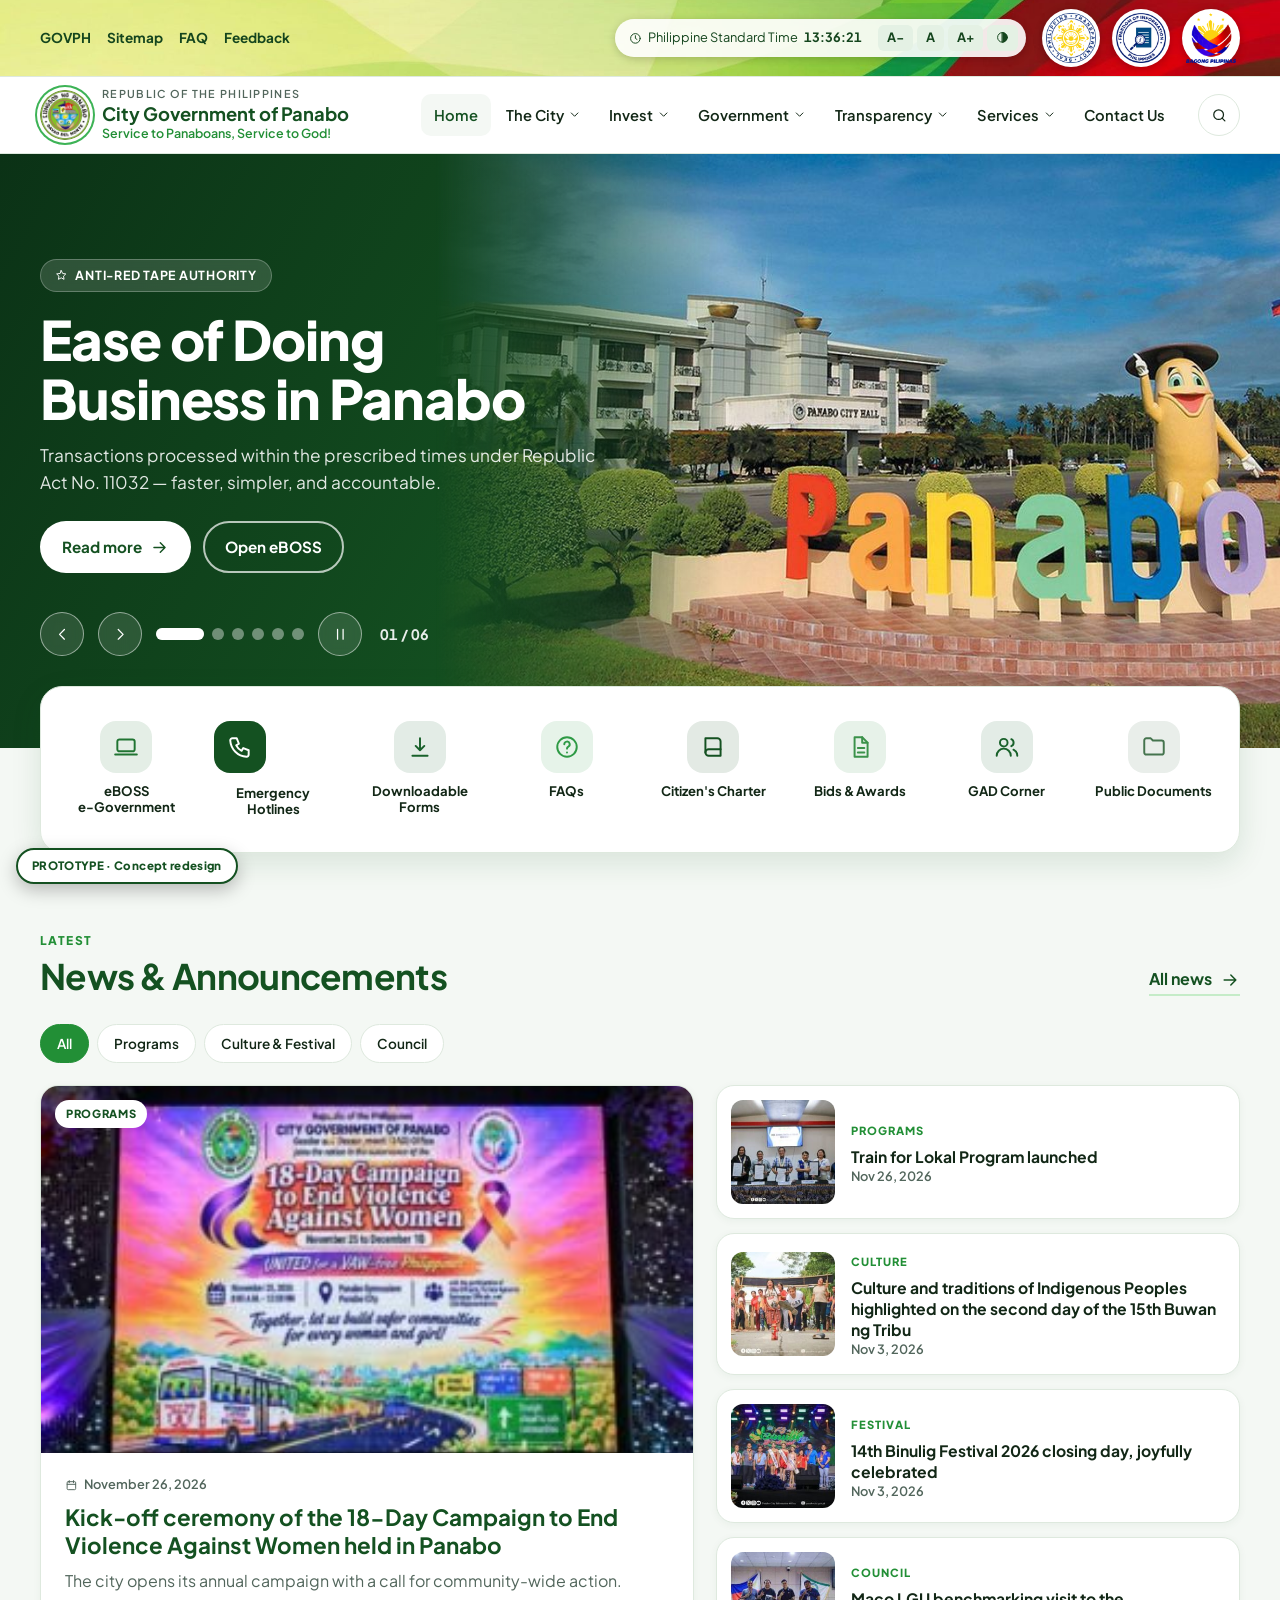
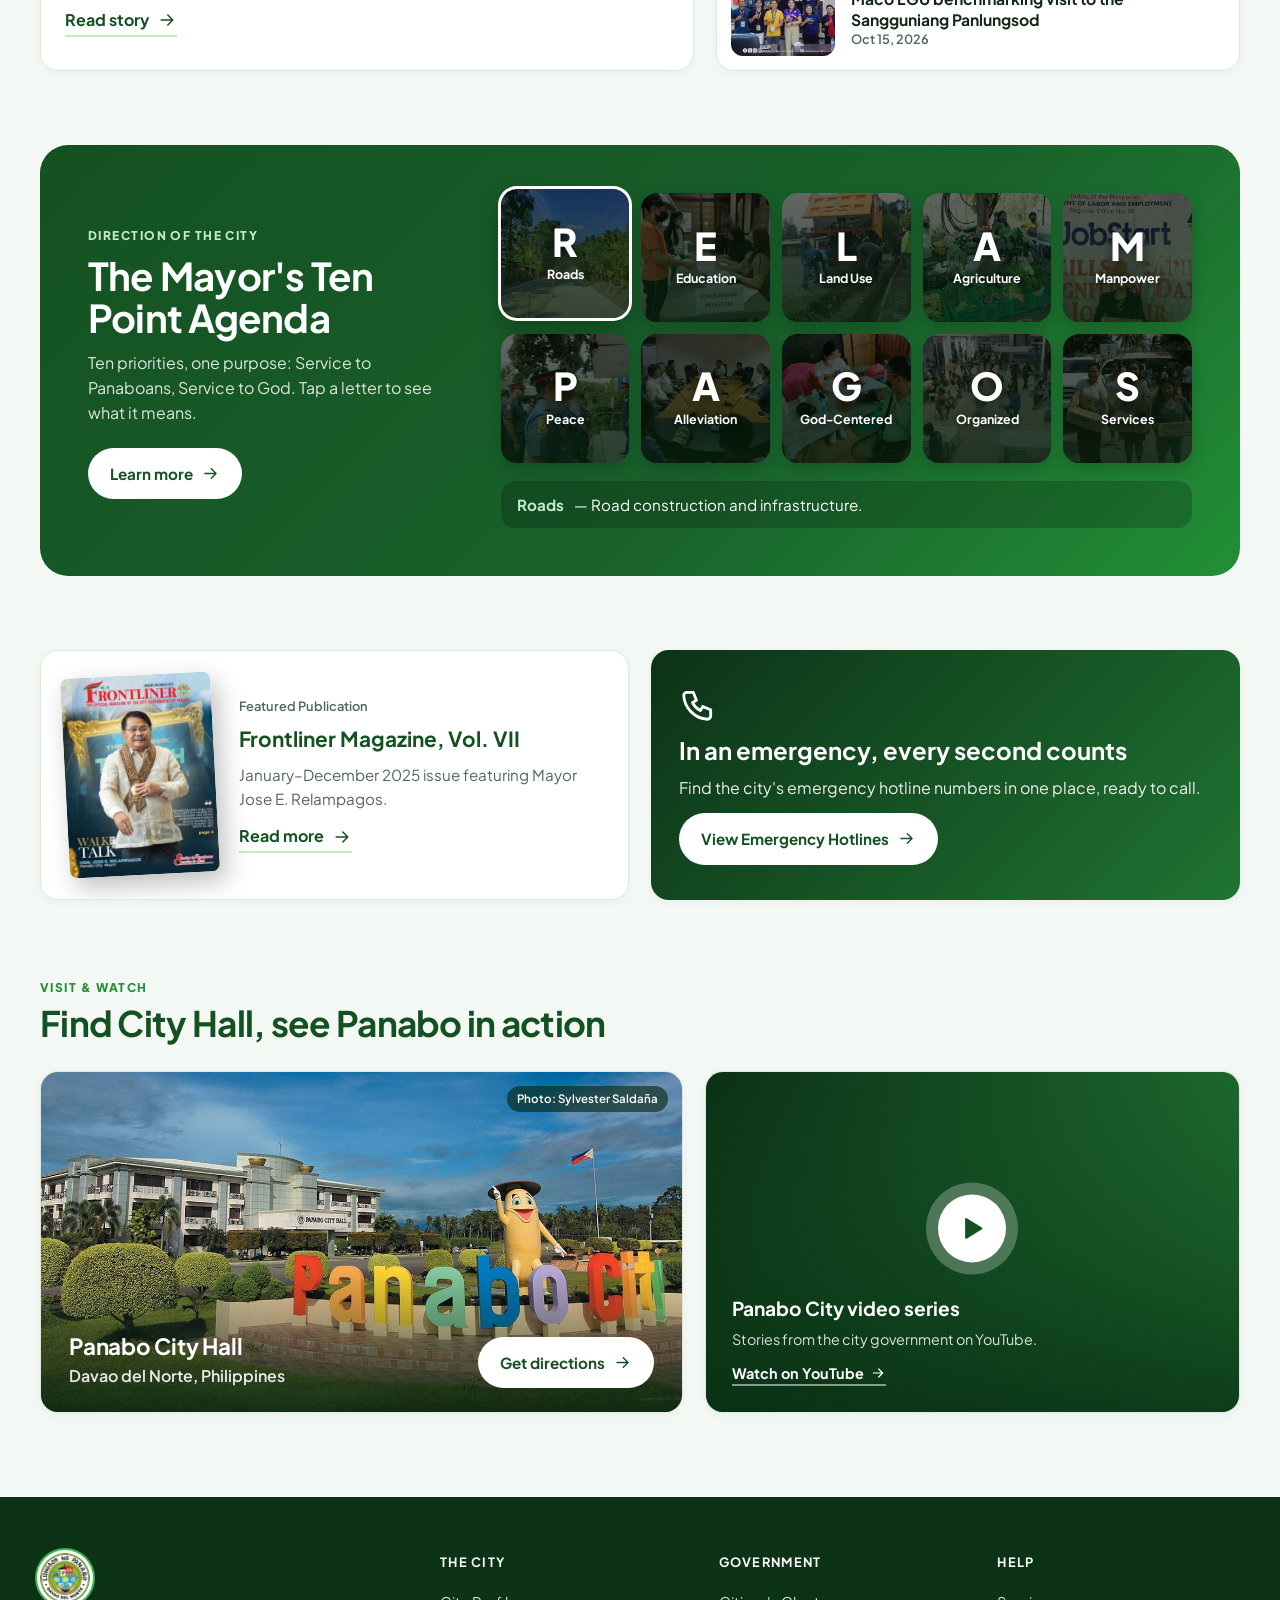
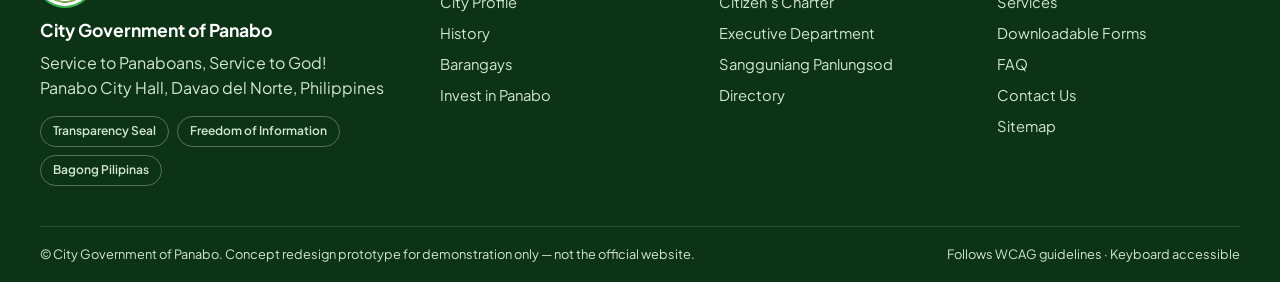
==== Panabo.html @ 3fa0ea94 "Add Panabo.html single-file redesign concept prototype" ====
<!DOCTYPE html>
<html lang="en">
<head>
<meta charset="utf-8">
<meta name="viewport" content="width=device-width, initial-scale=1">
<title>Panabo City — Website Redesign Concept (Prototype)</title>
<link rel="preconnect" href="https://fonts.googleapis.com">
<link rel="preconnect" href="https://fonts.gstatic.com" crossorigin>
<link href="https://fonts.googleapis.com/css2?family=Plus+Jakarta+Sans:wght@400;500;600;700;800&display=swap" rel="stylesheet">
<style>
:root{
  --navy:#145121; --navy-2:#19612b; --green:#228f36; --green-2:#3db356; --gold:#c5ecc8; --red:#145121;
  --ink:#122716; --muted:#52665c; --bg:#f4f8f4; --card:#ffffff; --line:#dee9de;
  --shadow:0 10px 30px rgba(20,81,33,.12); --radius:18px;
}
body.hc{--navy:#000;--navy-2:#000;--green:#000;--green-2:#000;--ink:#fff;--muted:#ddd;--bg:#000;--card:#000;--line:#fff;--shadow:none;--gold:#ffffff}
*{box-sizing:border-box}
html{font-size:16px;scroll-behavior:smooth}
body{margin:0;font-family:"Plus Jakarta Sans",system-ui,-apple-system,"Segoe UI",Roboto,sans-serif;color:var(--ink);background:var(--bg);line-height:1.55}
a{color:inherit;text-decoration:none}
img,svg{max-width:100%}
.i{width:1.25em;height:1.25em;fill:none;stroke:currentColor;stroke-width:1.8;stroke-linecap:round;stroke-linejoin:round;flex:none}
.wrap{width:min(1200px,100% - 40px);margin-inline:auto}
:focus-visible{outline:3px solid var(--gold);outline-offset:2px}
.skip{position:absolute;left:-999px;top:8px;background:var(--gold);color:#000;padding:10px 16px;border-radius:8px;z-index:100;font-weight:700}
.skip:focus{left:12px}
.btn{display:inline-flex;align-items:center;gap:8px;padding:12px 20px;border-radius:999px;font-weight:700;font-size:.95rem;border:2px solid transparent;cursor:pointer;transition:.2s}
.btn-gold{background:#fff;color:#145121}.btn-gold:hover{transform:translateY(-2px);box-shadow:0 8px 20px rgba(0,0,0,.2)}
.sbar .btn-gold,.agenda-box~*,.sh .btn-gold{background:var(--green);color:#fff}
.btn-ghost{border-color:rgba(255,255,255,.7);color:#fff}.btn-ghost:hover{background:rgba(255,255,255,.15)}

/* utility bar */
.util{background:var(--navy);color:#d9efdc;font-size:.8rem}
body.hc .util{border-bottom:1px solid #fff}
.util .wrap{display:flex;align-items:center;justify-content:space-between;gap:16px;min-height:38px;flex-wrap:wrap}
.util-l,.util-r{display:flex;align-items:center;gap:16px;flex-wrap:wrap}
.util a:hover{color:#fff;text-decoration:underline}
.pst{display:flex;align-items:center;gap:6px;font-variant-numeric:tabular-nums}
.pst b{color:var(--gold);font-weight:700}
.tools{display:flex;gap:4px}
.tools button{background:rgba(255,255,255,.1);color:#fff;border:0;border-radius:6px;padding:3px 9px;font:inherit;font-weight:700;cursor:pointer}
.tools button:hover{background:rgba(255,255,255,.25)}


/* photo slides */
.slide .art.photo{width:66%;overflow:hidden;-webkit-mask-image:linear-gradient(to right,transparent 0,#000 34%);mask-image:linear-gradient(to right,transparent 0,#000 34%)}
.slide .art.photo img{width:100%;height:100%;object-fit:cover;object-position:var(--pos,50% 50%);transform:scale(var(--z,1));display:block}
@media (max-width:900px){.slide .art.photo{width:100%;opacity:.42;-webkit-mask-image:none;mask-image:none}}
body.hc .slide .art.photo{opacity:.25}
img.seal{object-fit:cover;background:#fff;padding:0}


/* executive department */
.exlead{max-width:70ch;color:var(--muted);font-size:1.05rem;margin:-6px 0 24px}
.exec{display:grid;grid-template-columns:320px 1fr;gap:28px;align-items:start}
.mayor{position:sticky;top:150px;background:var(--card);border:1px solid var(--line);border-radius:20px;overflow:hidden}
.mayor img{display:block;width:100%;height:auto;aspect-ratio:354/362;object-fit:cover;background:#eff4ef}
.mcap{padding:18px 20px 22px;border-top:4px solid var(--green-2)}
.mcap small{display:block;font-size:.72rem;font-weight:800;letter-spacing:.1em;text-transform:uppercase;color:var(--green)}
.mcap h3{margin:6px 0 2px;font-size:1.3rem;color:var(--navy);letter-spacing:-.01em}
.mcap span{color:var(--muted);font-weight:600;font-size:.92rem}
.dhgrid{display:grid;grid-template-columns:repeat(auto-fill,minmax(270px,1fr));gap:16px}
.dh{display:flex;gap:14px;align-items:flex-start;background:var(--card);border:1px solid var(--line);border-radius:16px;padding:16px;transition:.2s}
.dh:hover{border-color:var(--green-2);box-shadow:0 8px 24px rgba(20,81,33,.1);transform:translateY(-2px)}
.dh img{width:72px;height:72px;border-radius:14px;object-fit:cover;flex:none;background:#eff4ef}
.dh[hidden]{display:none}
.dh h4{margin:0 0 3px;font-size:.98rem;line-height:1.25;color:var(--navy)}
.dh h4.tbc{color:var(--muted);font-style:italic;font-weight:600}
.dh .role{display:block;font-size:.84rem;font-weight:700;color:var(--green);line-height:1.3}
.dh .off{display:block;font-size:.82rem;color:var(--muted);margin-top:3px;line-height:1.35}
.dh .tel{display:flex;gap:6px;align-items:flex-start;font-size:.82rem;font-weight:700;color:var(--ink);margin-top:8px}
.dh .tel .i{width:14px;height:14px;margin-top:2px;color:var(--green);flex:none}
body.hc .dh h4,body.hc .mcap h3{color:#fff}
.exec .toolbar{display:block;margin-bottom:16px}.exec .toolbar input{width:100%}
@media (max-width:960px){.exec{grid-template-columns:1fr}.mayor{position:static;display:grid;grid-template-columns:200px 1fr;align-items:center}.mayor img{height:100%;aspect-ratio:auto}}
@media (max-width:620px){.mayor{grid-template-columns:1fr}.mayor img{aspect-ratio:354/300}.dhgrid{grid-template-columns:1fr}}


/* magazine cover slide */
.slide .art.magart,.slide .art.photo{background:none !important}
.slide .art.magart{display:flex;align-items:center;justify-content:center;width:56%;padding:34px 0 96px}
.slide .art.magart img{height:100%;width:auto;max-width:100%;object-fit:contain;border-radius:6px;box-shadow:0 30px 60px rgba(0,0,0,.4),0 0 0 1px rgba(255,255,255,.15);transform:rotate(3deg)}
@media (max-width:900px){.slide .art.magart{width:60%;left:auto;right:-6%;opacity:.35;padding:24px 0 24px}}

.mapphoto{margin:0;position:relative;border-radius:22px;overflow:hidden;background:#d2e3d4}
.mapphoto img{display:block;width:100%;height:auto;max-height:520px;object-fit:cover;object-position:50% 60%}
.mapphoto .pc{position:absolute;right:14px;top:14px;background:rgba(7,36,14,.6);color:#fff;font-size:.72rem;font-weight:600;padding:4px 10px;border-radius:999px;backdrop-filter:blur(4px)}
.mapphoto figcaption{position:absolute;left:0;right:0;bottom:0;display:flex;align-items:flex-end;justify-content:space-between;gap:16px;flex-wrap:wrap;padding:60px 28px 24px;color:#fff;background:linear-gradient(transparent,rgba(7,36,14,.88))}
.mapphoto figcaption b{display:block;font-size:1.4rem;letter-spacing:-.01em}.mapphoto figcaption span{opacity:.9;font-weight:600}
@media (max-width:620px){.mapphoto img{aspect-ratio:4/3}.mapphoto figcaption{padding:40px 18px 18px}}
.mapact{margin:14px 0 0}.btn-soft{background:var(--green);color:#fff}.btn-soft:hover{background:var(--navy)}
/* top banner */
.topbanner{background:#dfe98a center/cover no-repeat;border-bottom:1px solid var(--line)}
.topbanner .tb{display:flex;justify-content:flex-end;align-items:center;min-height:76px;padding-top:8px;padding-bottom:8px}
.tlogos{display:flex;gap:12px;align-items:center}
.tlogo{display:grid;place-items:center;width:58px;height:58px;border-radius:50%;background:#fff;box-shadow:0 2px 8px rgba(0,0,0,.25);transition:.2s;padding:4px}
a.tlogo:hover{transform:translateY(-2px);box-shadow:0 6px 14px rgba(0,0,0,.3)}
.tlogo img{width:100%;height:100%;object-fit:contain;display:block}
@media (max-width:620px){.topbanner .tb{min-height:58px}.tlogo{width:42px;height:42px;padding:3px}.tlogos{gap:8px}}
.topbanner .tb{justify-content:space-between;gap:18px}
.tb .util-l,.tb .util-r{display:flex;align-items:center;gap:16px;flex-wrap:nowrap}
.tb .util-l a{color:#14451d;font-weight:700;font-size:.85rem;white-space:nowrap}.tb .util-l a:hover{text-decoration:underline;color:#0b2d12}
.tb-r{display:flex;align-items:center;gap:16px}.tb .pst b{color:#14451d}
.tb .util-r{background:rgba(255,255,255,.9);border-radius:999px;padding:6px 8px 6px 14px;color:#14451d;font-size:.8rem;box-shadow:0 2px 8px rgba(0,0,0,.18)}
.tb .util-r .pst{display:inline-flex;align-items:center;gap:6px;white-space:nowrap}
.tb .tools button{background:#e4f1e4;color:#14451d}.tb .tools button:hover{background:var(--green);color:#fff}
body.hc .tb .util-l a,body.hc .tb .util-r,body.hc .tb .pst b{color:#fff}body.hc .tb .util-r{background:#000;border:1px solid #fff}body.hc .tb .tools button{background:#000;color:#fff;border:1px solid #fff}
@media (max-width:900px){.topbanner .tb{flex-wrap:wrap;justify-content:space-between;row-gap:8px;padding-top:10px;padding-bottom:10px}.tb-r{display:contents}.tb .util-l{order:1;gap:12px;flex:1}.tb .tlogos{order:2}.tb .util-r{order:3;width:100%;justify-content:space-between}}
@media (max-width:420px){.tb .util-r .lbl{display:none}}
body.hc .topbanner{background-image:none !important;background:#000;border-bottom:1px solid #fff}

/* header */
header.site{background:var(--card);border-bottom:1px solid var(--line);position:sticky;top:0;z-index:50}
.head{display:flex;align-items:center;gap:20px;min-height:76px}
.brand{display:flex;align-items:center;gap:12px;margin-right:auto}
.seal{width:50px;height:50px;border-radius:50%;background:conic-gradient(from 200deg,#145121,#2e9a45,#c5ecc8,#207432,#145121);display:grid;place-items:center;color:#fff;font-weight:800;font-size:1.1rem;box-shadow:0 0 0 3px var(--card),0 0 0 5px var(--green-2)}
.brand small{display:block;font-size:.68rem;letter-spacing:.12em;text-transform:uppercase;color:var(--muted);font-weight:600}
.brand strong{display:block;font-size:1.15rem;line-height:1.15;color:var(--navy)}
body.hc .brand strong{color:#fff}
.brand em{display:block;font-style:normal;font-size:.78rem;color:var(--green);font-weight:600}
body.hc .brand em{color:var(--gold)}
nav.main ul{list-style:none;margin:0;padding:0;display:flex;gap:2px}
nav.main>ul>li{position:relative}
nav.main>ul>li>a,nav.main>ul>li>button{display:flex;align-items:center;gap:4px;padding:10px 13px;border-radius:10px;font:inherit;font-weight:600;font-size:.92rem;background:none;border:0;color:var(--ink);cursor:pointer}
nav.main>ul>li:hover>a,nav.main>ul>li:hover>button,nav.main>ul>li:focus-within>a,nav.main>ul>li:focus-within>button,nav.main a.active{background:var(--bg);color:var(--navy)}
body.hc nav.main>ul>li:hover>*{background:#222;color:#fff}
nav.main .i{width:.9em;height:.9em;transition:.2s}
.drop{position:absolute;top:100%;left:0;min-width:250px;background:var(--card);border:1px solid var(--line);border-radius:14px;box-shadow:var(--shadow);padding:10px;opacity:0;visibility:hidden;transform:translateY(8px);transition:.18s;z-index:60}
.drop.right{left:auto;right:0}
li:hover>.drop,li:focus-within>.drop,li.open>.drop{opacity:1;visibility:visible;transform:none}
.drop a{display:block;padding:9px 12px;border-radius:8px;font-size:.9rem;font-weight:500}
.drop a:hover{background:var(--bg);color:var(--navy)}
.drop h6{margin:8px 12px 2px;font-size:.68rem;letter-spacing:.1em;text-transform:uppercase;color:var(--green);font-weight:800}
body.hc .drop h6{color:var(--gold)}
.drop.wide{min-width:540px;display:grid;grid-template-columns:1fr 1fr;gap:4px 14px}
.search-btn{width:42px;height:42px;border-radius:50%;border:1px solid var(--line);background:var(--card);color:var(--ink);display:grid;place-items:center;cursor:pointer}
.search-btn:hover{background:var(--green);color:#fff}
.burger{display:none;width:44px;height:44px;border-radius:12px;border:1px solid var(--line);background:var(--card);color:var(--ink);cursor:pointer;place-items:center}

/* search overlay */
.sbar{display:none;background:var(--card);border-bottom:1px solid var(--line);padding:16px 0}
.sbar.on{display:block}
.sbar form{display:flex;gap:10px}
.sbar input{flex:1;padding:14px 18px;border-radius:999px;border:2px solid var(--line);font:inherit;background:var(--bg);color:var(--ink)}
.sbar input:focus{border-color:var(--navy);outline:none}

/* hero carousel */
.hero{position:relative;color:#fff;overflow:hidden;background:var(--navy)}
.slides{position:relative;height:clamp(500px,66vh,640px)}
.slide{position:absolute;inset:0;opacity:0;visibility:hidden;transition:opacity .8s ease,visibility .8s}
.slide.on{opacity:1;visibility:visible}
.slide .art{position:absolute;right:0;top:0;height:100%;width:62%;transform:scale(1.06);transition:transform 7s ease-out}
.slide.on .art{transform:scale(1)}
.slide>.wrap{height:100%;position:relative}
.slide .copy{position:relative;height:100%;display:flex;flex-direction:column;justify-content:center;max-width:560px;padding-bottom:70px;transform:translateY(14px);opacity:0;transition:.7s .2s}
.slide.on .copy{transform:none;opacity:1}
.eyebrow{display:inline-flex;align-self:flex-start;align-items:center;gap:8px;background:rgba(255,255,255,.14);backdrop-filter:blur(6px);border:1px solid rgba(255,255,255,.25);padding:6px 14px;border-radius:999px;font-size:.78rem;font-weight:700;letter-spacing:.06em;text-transform:uppercase}
.slide h2{font-size:clamp(2rem,4.4vw,3.4rem);line-height:1.08;margin:18px 0 14px;font-weight:800;letter-spacing:-.02em}
.slide p{font-size:1.08rem;margin:0 0 26px;color:rgba(255,255,255,.88);max-width:46ch}
.cta{display:flex;gap:12px;flex-wrap:wrap}
.s1{background:linear-gradient(120deg,#0b3216 0%,#145121 50%,#2e9a45 100%)}
.s2{background:linear-gradient(120deg,#0c3217 0%,#19612b 50%,#49a95f 100%)}
.s3{background:linear-gradient(120deg,#11431c 0%,#207432 55%,#7ac883 100%)}
.s4{background:linear-gradient(120deg,#092b0e 0%,#145121 55%,#3ea652 100%)}
.s5{background:linear-gradient(120deg,#134320 0%,#1e6d32 55%,#64bb71 100%)}
.s6{background:linear-gradient(120deg,#0b3216 0%,#25853b 100%)}
body.hc .slide{background:#000 !important;border-bottom:1px solid #fff}
.cbar{position:absolute;left:0;right:0;bottom:92px;z-index:5}
.cbar .wrap{display:flex;align-items:center;gap:14px}
.dots{display:flex;gap:8px;align-items:center}
.dot{width:12px;height:12px;border-radius:999px;border:0;background:rgba(255,255,255,.4);cursor:pointer;padding:0;transition:.3s;position:relative;overflow:hidden}
.dot.on{width:48px;background:rgba(255,255,255,.35)}
.dot.on::after{content:"";position:absolute;inset:0;background:#fff;transform-origin:left;transform:scaleX(0);animation:fill var(--dur,6s) linear forwards}
.paused .dot.on::after{animation-play-state:paused}
@keyframes fill{to{transform:scaleX(1)}}
.cbtn{width:44px;height:44px;border-radius:50%;border:1px solid rgba(255,255,255,.5);background:rgba(255,255,255,.12);color:#fff;display:grid;place-items:center;cursor:pointer;backdrop-filter:blur(6px);transition:.2s}
.cbtn:hover{background:#fff;color:var(--navy)}
.count{margin-left:4px;font-weight:700;font-size:.9rem;font-variant-numeric:tabular-nums;opacity:.9}
@media (prefers-reduced-motion:reduce){.slide,.slide .art,.slide .copy,.dot{transition:none}.dot.on::after{animation:none;transform:scaleX(1)}}

/* quick services */
.quick{position:relative;z-index:6;margin-top:-62px}
.qgrid{display:grid;grid-template-columns:repeat(8,1fr);gap:12px;background:var(--card);border-radius:22px;padding:18px;box-shadow:var(--shadow);border:1px solid var(--line)}
.q{display:flex;flex-direction:column;align-items:center;text-align:center;gap:10px;padding:16px 8px;border-radius:14px;font-weight:700;font-size:.82rem;line-height:1.25;transition:.2s}
.q .ic{width:52px;height:52px;border-radius:16px;display:grid;place-items:center;background:color-mix(in srgb,var(--c,#145121) 12%,white);color:var(--c,#145121);transition:.2s}
.q .ic .i{width:26px;height:26px}
.q:hover{background:var(--bg);transform:translateY(-3px)}
.q:hover .ic{background:var(--c,#145121);color:#fff}
.q.hot{--c:#145121}
.q.hot .ic{background:#145121;color:#fff}
body.hc .q .ic{background:#000;border:2px solid #fff;color:#fff}

/* sections */
section.s{padding:74px 0 0}
.sh{display:flex;align-items:end;justify-content:space-between;gap:20px;margin-bottom:28px;flex-wrap:wrap}
.sh small{color:var(--green);font-weight:800;letter-spacing:.12em;text-transform:uppercase;font-size:.75rem}
body.hc .sh small{color:var(--gold)}
.sh h3{margin:4px 0 0;font-size:clamp(1.6rem,3vw,2.2rem);letter-spacing:-.02em;line-height:1.15;color:var(--navy)}
body.hc .sh h3{color:#fff}
.more{display:inline-flex;align-items:center;gap:8px;font-weight:700;color:var(--navy);border-bottom:2px solid var(--gold);padding-bottom:2px}
body.hc .more{color:#fff}
.more:hover .i{transform:translateX(4px)}.more .i{transition:.2s}

/* news */
.chips{display:flex;gap:8px;flex-wrap:wrap;margin-bottom:22px}
.chip{padding:8px 16px;border-radius:999px;border:1px solid var(--line);background:var(--card);font:inherit;font-weight:600;font-size:.85rem;cursor:pointer;color:var(--ink)}
.chip.on,.chip:hover{background:var(--green);color:#fff;border-color:var(--green)}
body.hc .chip.on{background:var(--gold);color:#000}
.news{display:grid;grid-template-columns:1.25fr 1fr;gap:22px}
.card{background:var(--card);border:1px solid var(--line);border-radius:var(--radius);overflow:hidden;box-shadow:0 2px 8px rgba(20,81,33,.05);transition:.25s}
.card:hover{box-shadow:var(--shadow);transform:translateY(-3px)}
.feat{display:flex;flex-direction:column}
.thumb{aspect-ratio:16/9;position:relative;display:grid;place-items:center;color:rgba(255,255,255,.9)}
.thumb img,.item .mini img{position:absolute;inset:0;width:100%;height:100%;object-fit:cover}
.item .mini{position:relative;overflow:hidden}
.thumb{overflow:hidden}
.thumb .tag{z-index:1}
.thumb .i{width:56px;height:56px;stroke-width:1.3}
.tag{position:absolute;left:14px;top:14px;background:#fff;color:var(--navy);font-weight:800;font-size:.7rem;letter-spacing:.06em;text-transform:uppercase;padding:5px 11px;border-radius:999px}
.feat .body{padding:22px 24px 26px}
.date{display:flex;align-items:center;gap:6px;color:var(--muted);font-size:.8rem;font-weight:600}
.feat h4{font-size:1.4rem;line-height:1.25;margin:8px 0 10px;color:var(--navy)}
body.hc .feat h4{color:#fff}
.feat p{margin:0 0 14px;color:var(--muted)}
.list{display:flex;flex-direction:column;gap:14px}
.item{display:grid;grid-template-columns:104px 1fr;gap:16px;padding:14px;align-items:center}
.item .mini{aspect-ratio:1;border-radius:12px;display:grid;place-items:center;color:#fff}
.item .mini .i{width:30px;height:30px}
.item h5{margin:4px 0 0;font-size:.98rem;line-height:1.35}
.item .k{font-size:.7rem;font-weight:800;letter-spacing:.08em;text-transform:uppercase;color:var(--green)}
body.hc .item .k{color:var(--gold)}
.hide{display:none !important}

/* agenda */
.agenda-box{background:linear-gradient(135deg,var(--navy),var(--navy-2) 60%,var(--green));color:#fff;border-radius:28px;padding:48px;display:grid;grid-template-columns:.8fr 1.5fr;gap:44px;align-items:center;overflow:hidden;position:relative}
body.hc .agenda-box{border:2px solid #fff}
.agenda-box h3{font-size:clamp(1.7rem,3vw,2.4rem);margin:8px 0 12px;line-height:1.1;letter-spacing:-.02em}
.agenda-box small{color:var(--gold);font-weight:800;letter-spacing:.12em;text-transform:uppercase;font-size:.75rem}
.agenda-box p{color:rgba(255,255,255,.85);margin:0 0 22px}
.letters{display:grid;grid-template-columns:repeat(5,1fr);gap:12px}
.l{position:relative;overflow:hidden;aspect-ratio:1;padding:10px 8px;border:0;border-radius:16px;display:flex;flex-direction:column;align-items:center;justify-content:center;gap:4px;text-align:center;cursor:pointer;transition:.25s;font:inherit;color:#fff;background:#145121 var(--bg) center/cover no-repeat;box-shadow:0 6px 16px rgba(0,0,0,.18)}
.l::before{content:"";position:absolute;inset:0;background:linear-gradient(180deg,rgba(9,43,17,.08),rgba(9,43,17,.62));transition:.25s}
.l b,.l span{position:relative;z-index:1}
.l b{display:block;font-size:2.4rem;line-height:1;color:#fff;font-weight:800;text-shadow:0 2px 10px rgba(0,0,0,.45)}
.l span{display:block;font-size:.78rem;font-weight:700;text-shadow:0 1px 6px rgba(0,0,0,.6)}
.l:hover,.l.on{transform:translateY(-4px);box-shadow:0 0 0 3px #fff,0 12px 24px rgba(0,0,0,.28)}
.l:hover::before,.l.on::before{background:linear-gradient(180deg,rgba(32,116,50,0),rgba(9,43,17,.45))}
.ldesc{grid-column:1/-1;margin-top:6px;min-height:46px;font-size:.95rem;background:rgba(0,0,0,.2);border-radius:14px;padding:12px 16px;display:flex;gap:10px;align-items:center}

/* feature row */
.duo{display:grid;grid-template-columns:1fr 1fr;gap:22px}
.pub{display:grid;grid-template-columns:150px 1fr;gap:24px;padding:24px;align-items:center}
.mcover{display:block;width:100%;height:auto;aspect-ratio:3/4;object-fit:cover;border-radius:8px;box-shadow:6px 10px 24px rgba(0,0,0,.25);transform:rotate(-3deg)}
.cover{aspect-ratio:3/4;border-radius:10px;background:linear-gradient(160deg,#0c3217,#2e9a45);color:#fff;padding:14px 12px;display:flex;flex-direction:column;justify-content:space-between;box-shadow:6px 10px 24px rgba(0,0,0,.25);transform:rotate(-3deg)}
.cover b{font-size:.95rem;line-height:1.1}.cover small{font-size:.6rem;color:var(--gold);font-weight:700;letter-spacing:.08em}
.pub h4{margin:6px 0 8px;font-size:1.3rem;color:var(--navy)}body.hc .pub h4{color:#fff}
.pub p{margin:0 0 14px;color:var(--muted);font-size:.95rem}
.sos{background:linear-gradient(135deg,#0c3217,#207432);color:#fff;padding:28px;display:flex;flex-direction:column;justify-content:center;gap:12px;border:0}
.sos h4{margin:0;font-size:1.5rem;line-height:1.2}
.sos p{margin:0;opacity:.92}
.sos .btn{align-self:flex-start;background:#fff;color:#145121}
body.hc .sos{background:#000;border:2px solid #fff}

/* map + video */
.mv{display:grid;grid-template-columns:1.2fr 1fr;gap:22px}
.map{min-height:340px;border:0;width:100%;height:100%;display:block}
.vid{background:linear-gradient(135deg,#0c3217,#2e9a45);color:#fff;display:flex;flex-direction:column;justify-content:flex-end;padding:26px;min-height:340px;position:relative}
.vid{background:linear-gradient(135deg,#0c3217,#2e9a45);overflow:hidden}
.vid .vthumb{position:absolute;inset:0;width:100%;height:100%;object-fit:cover;z-index:0}
.vid::before{content:"";position:absolute;inset:0;z-index:1;background:linear-gradient(rgba(6,40,16,.15),rgba(6,40,16,.82))}
.vid button.play{border:0;cursor:pointer;transition:.2s}.vid button.play:hover{transform:translate(-50%,-70%) scale(1.08)}
.vid .vcap{position:relative;z-index:2}.vid button.play{z-index:2}
.vyt{display:inline-flex;align-items:center;gap:6px;margin-top:12px;color:#fff;font-weight:700;font-size:.9rem;border-bottom:2px solid rgba(255,255,255,.5)}
.vyt .i{width:16px;height:16px}
.vid iframe{position:absolute;inset:0;width:100%;height:100%;border:0;background:#000;z-index:3}
#homemap{padding:0;overflow:hidden}#homemap .mapphoto{height:100%;border-radius:0}#homemap .mapphoto img{height:100%;max-height:none;min-height:340px}
.play{width:68px;height:68px;border-radius:50%;background:#fff;color:#145121;display:grid;place-items:center;position:absolute;top:50%;left:50%;transform:translate(-50%,-70%);box-shadow:0 0 0 12px rgba(255,255,255,.25)}
.play .i{width:28px;height:28px;fill:currentColor}
.vid h4{margin:0 0 4px;font-size:1.2rem}.vid p{margin:0;opacity:.85;font-size:.9rem}

/* footer */
footer{margin-top:84px;background:#0c3316;color:#d2e6d3;padding:56px 0 0}
body.hc footer{border-top:2px solid #fff;background:#000}
.fg{display:grid;grid-template-columns:1.5fr 1fr 1fr 1fr;gap:36px;padding-bottom:40px}
footer h6{color:#fff;margin:0 0 14px;font-size:.8rem;letter-spacing:.1em;text-transform:uppercase}
footer a{display:block;padding:4px 0;font-size:.92rem}footer a:hover{color:#fff;text-decoration:underline}
footer .seal{margin-bottom:14px}
.badges{display:flex;gap:8px;flex-wrap:wrap;margin-top:16px}
.badges span{border:1px solid rgba(255,255,255,.3);border-radius:999px;padding:5px 12px;font-size:.75rem;font-weight:600}
.legal{border-top:1px solid rgba(255,255,255,.12);padding:18px 0;font-size:.8rem;display:flex;justify-content:space-between;gap:16px;flex-wrap:wrap}
.proto{position:fixed;left:16px;bottom:16px;z-index:90;background:#fff;color:#145121;border:2px solid #145121;font-size:.72rem;font-weight:800;padding:7px 14px;border-radius:999px;box-shadow:0 6px 18px rgba(0,0,0,.25);letter-spacing:.03em}

/* responsive */
@media (max-width:1100px){
  .qgrid{grid-template-columns:repeat(4,1fr)}
  .agenda-box{grid-template-columns:1fr;padding:34px}
  .fg{grid-template-columns:1fr 1fr}
  .slide .art{opacity:.55;width:80%}
}
@media (max-width:960px){
  .burger{display:grid}
  nav.main{position:fixed;inset:0 0 0 auto;width:min(340px,88vw);background:var(--card);box-shadow:-20px 0 50px rgba(0,0,0,.25);transform:translateX(105%);transition:.3s;padding:76px 16px 24px;overflow:auto;z-index:70}
  nav.main.on{transform:none}
  nav.main ul{flex-direction:column}
  nav.main>ul>li>a,nav.main>ul>li>button{width:100%;justify-content:space-between;padding:14px}
  .drop,.drop.wide{position:static;opacity:1;visibility:visible;transform:none;box-shadow:none;border:0;display:none;min-width:0;padding:0 0 6px 10px}
  li.open>.drop{display:block}
  .drop.wide{grid-template-columns:1fr}
  li:hover>.drop{display:none}li.open:hover>.drop{display:block}
  .navclose{display:grid !important}
  .news,.duo,.mv{grid-template-columns:1fr}
}
@media (max-width:620px){
  
  .util-l a:not(:first-child){display:none}
  .pst span.lbl{display:none}
  .head{min-height:64px;gap:10px}
  .brand strong{font-size:1rem}.brand em{display:none}
  .seal{width:42px;height:42px}
  .slide .art{opacity:.14}
  .slide h2{font-size:2rem}
  .proto{left:auto;right:10px;bottom:10px}
  .qgrid{grid-template-columns:repeat(2,1fr);padding:12px}
  .slides{height:560px}
  .slide .art{width:100%}
  .slide p{font-size:1rem}
  .cbar{bottom:96px}.count{display:none}
  .item{grid-template-columns:76px 1fr}
  .pub{grid-template-columns:100px 1fr}
  .letters{grid-template-columns:repeat(5,1fr);gap:8px}.l span{display:none}.l b{font-size:1.5rem}.l{padding:4px;border-radius:12px}
  .agenda-box{padding:26px 20px;border-radius:22px}
  .fg{grid-template-columns:1fr}
  .brand small{display:none}
  .proto{font-size:.65rem}
}
.navclose{display:none;position:absolute;right:16px;top:16px;width:44px;height:44px;border-radius:12px;border:1px solid var(--line);background:var(--card);color:var(--ink);place-items:center;cursor:pointer}
.scrim{position:fixed;inset:0;background:rgba(12,51,22,.5);opacity:0;visibility:hidden;transition:.3s;z-index:65}
.scrim.on{opacity:1;visibility:visible}

/* ===== inner pages ===== */
nav.main>ul>li>button.active,nav.main>ul>li>a.active{background:var(--bg);color:var(--navy)}
.pbanner{background:linear-gradient(120deg,var(--navy),var(--green));color:#fff;position:relative;overflow:hidden;padding:56px 0 52px}
body.hc .pbanner{background:#000;border-bottom:2px solid #fff}
.pbanner::before{content:"";position:absolute;right:-120px;top:-170px;width:470px;height:470px;border-radius:50%;background:rgba(255,255,255,.07)}
.pbanner::after{content:"";position:absolute;right:140px;top:90px;width:260px;height:260px;border-radius:50%;background:rgba(255,255,255,.05)}
.pbanner .wrap{position:relative;z-index:1}
.crumb{font-size:.85rem;font-weight:600;color:var(--gold);display:flex;gap:8px;flex-wrap:wrap}
.crumb a:hover{text-decoration:underline}
.pbanner h1{font-size:clamp(2rem,4.4vw,3rem);margin:10px 0 12px;letter-spacing:-.02em;line-height:1.1;font-weight:800}
.pbanner p{max-width:640px;font-size:1.08rem;color:rgba(255,255,255,.9);margin:0}
.ptabs{background:var(--card);border-bottom:1px solid var(--line);position:sticky;top:76px;z-index:20}
.ptabs .wrap{display:flex;gap:8px;padding:12px 0;overflow-x:auto}
.ptab{white-space:nowrap;padding:10px 18px;border-radius:999px;border:0;background:var(--bg);font:inherit;font-weight:600;font-size:.9rem;color:var(--ink);cursor:pointer;transition:.2s}
.ptab:hover{background:var(--green-2);color:#fff}
.ptab.on{background:var(--green);color:#fff}
body.hc .ptab.on{background:#fff;color:#000}
.pbody{padding-bottom:20px}
.blk{padding-top:56px}
.blk:first-child{padding-top:48px}
.blk .sh{margin-bottom:22px}
.panel[hidden]{display:none}
.cgrid{display:grid;grid-template-columns:repeat(var(--n,3),1fr);gap:22px}
.pcard{background:var(--card);border:1px solid var(--line);border-radius:18px;padding:24px;display:flex;flex-direction:column;gap:12px;transition:.25s}
.pcard:hover{box-shadow:var(--shadow);transform:translateY(-3px)}
.pcard .bub{width:52px;height:52px;border-radius:16px;background:color-mix(in srgb,var(--navy) 10%,white);color:var(--navy);display:grid;place-items:center}
.pcard .bub .i{width:26px;height:26px}
.pcard h4{margin:0;font-size:1.1rem;color:var(--navy);line-height:1.3}
body.hc .pcard h4{color:#fff}
.pcard p{margin:0;color:var(--muted);font-size:.93rem}
.pcard .go{margin-top:auto;padding-top:6px;font-weight:700;color:var(--navy);display:inline-flex;gap:8px;align-items:center}
body.hc .pcard .go{color:#fff}
.pcard:hover .go .i{transform:translateX(4px)}.go .i{transition:.2s}
.pcard.dark{background:linear-gradient(135deg,var(--navy),var(--green));color:#fff;border:0}
.pcard.dark h4,.pcard.dark p,.pcard.dark .go{color:#fff}
.pcard.dark .bub{background:rgba(255,255,255,.16);color:#fff}
.about{display:grid;grid-template-columns:1fr 480px;gap:48px;align-items:center}
.lead{font-size:1.15rem;margin:0 0 14px}.lead2{color:var(--muted);margin:0 0 22px}
.facts{display:grid;grid-template-columns:repeat(3,1fr);gap:12px}
.fact{background:var(--card);border:1px solid var(--line);border-radius:14px;padding:14px 16px}
.fact small{display:block;font-size:.66rem;letter-spacing:.1em;font-weight:800;color:var(--green)}
body.hc .fact small{color:var(--gold)}
.fact b{font-size:.92rem;line-height:1.3;display:block;margin-top:4px}
.vis{height:320px;border-radius:22px;background:linear-gradient(135deg,var(--navy),var(--green-2));display:grid;place-items:center;color:#fff}
.vis.photo{margin:0;position:relative;overflow:hidden;height:auto;aspect-ratio:3/2;align-self:start;background:#000}.vis.photo img{width:100%;height:100%;object-fit:cover;display:block}.vis.photo figcaption{position:absolute;left:0;right:0;bottom:0;padding:34px 18px 14px;background:linear-gradient(transparent,rgba(7,36,14,.85));font-weight:700;font-size:.95rem}
.vis .i{width:76px;height:76px;stroke-width:1.3}
.steps{display:grid;grid-template-columns:repeat(3,1fr);gap:22px}
.step{background:var(--card);border:1px solid var(--line);border-radius:18px;padding:26px 24px}
.step .n{width:44px;height:44px;border-radius:50%;background:var(--green);color:#fff;display:grid;place-items:center;font-weight:800;font-size:1.15rem;margin-bottom:14px}
.step h4{margin:0 0 8px;font-size:1.15rem;color:var(--navy)}body.hc .step h4{color:#fff}
.step p{margin:0;color:var(--muted);font-size:.93rem}
.ctaband{display:flex;align-items:center;justify-content:space-between;gap:24px;flex-wrap:wrap;background:linear-gradient(135deg,var(--navy),var(--green));color:#fff;border-radius:26px;padding:44px 48px}
body.hc .ctaband{border:2px solid #fff}
.ctaband h3{margin:0 0 6px;font-size:1.9rem;letter-spacing:-.02em}.ctaband p{margin:0;opacity:.9}
.ctaband .row{display:flex;gap:12px;flex-wrap:wrap}
.people{display:grid;grid-template-columns:repeat(var(--n,3),1fr);gap:22px}
.person{background:var(--card);border:1px solid var(--line);border-radius:18px;padding:28px 20px;text-align:center}
.avatar{width:92px;height:92px;border-radius:50%;background:linear-gradient(135deg,var(--navy),var(--green-2));color:#fff;display:grid;place-items:center;font-weight:800;font-size:1.7rem;margin:0 auto 14px;box-shadow:0 0 0 4px var(--card),0 0 0 6px var(--green-2)}
.person h4{margin:0 0 4px;font-size:1.05rem;color:var(--navy)}body.hc .person h4{color:#fff}
.person span{color:var(--muted);font-size:.88rem;font-weight:600}
.timeline{position:relative;padding-left:34px;display:flex;flex-direction:column;gap:26px;max-width:780px}
.timeline::before{content:"";position:absolute;left:9px;top:6px;bottom:6px;width:2px;background:var(--line)}
.tl{position:relative}.tl::before{content:"";position:absolute;left:-34px;top:4px;width:20px;height:20px;border-radius:50%;background:var(--card);border:5px solid var(--green-2)}
.tl small{font-weight:800;letter-spacing:.1em;color:var(--green);font-size:.72rem}.tl h4{margin:2px 0 4px;color:var(--navy)}body.hc .tl h4,body.hc .tl small{color:#fff}.tl p{margin:0;color:var(--muted)}
.toolbar{display:flex;gap:10px;flex-wrap:wrap;margin-bottom:16px}
.toolbar input,.toolbar select{padding:12px 16px;border:1px solid var(--line);border-radius:12px;background:var(--card);font:inherit;color:var(--ink)}
.toolbar input{flex:1;min-width:220px}
.docs{background:var(--card);border:1px solid var(--line);border-radius:18px;overflow:hidden}
.drow{display:grid;grid-template-columns:1fr 170px 140px 140px;gap:16px;align-items:center;padding:16px 22px;border-top:1px solid var(--line)}
.drow:first-child{border-top:0}
.dhead{background:var(--bg);font-size:.72rem;font-weight:800;letter-spacing:.08em;text-transform:uppercase;color:var(--muted)}
.dt{font-weight:700;display:flex;gap:12px;align-items:center}
.dt .i{color:var(--green);width:22px;height:22px}
.drow .tag{position:static;text-transform:none;letter-spacing:0;justify-self:start;background:var(--bg);color:var(--navy);font-size:.76rem;font-weight:700;padding:4px 12px;border-radius:999px;border:1px solid var(--line)}
.dd{color:var(--muted);font-size:.9rem}
.dl{justify-self:end;display:inline-flex;gap:6px;align-items:center;font-weight:700;color:var(--navy);font-size:.88rem;border:1px solid var(--line);padding:7px 14px;border-radius:999px;transition:.2s}
.dl:hover{background:var(--green);color:#fff}
.note{color:var(--muted);font-size:.85rem;margin:14px 2px 0;font-style:italic}
.hot{display:grid;gap:12px}
.hrow{display:flex;align-items:center;gap:16px;background:var(--card);border:1px solid var(--line);border-radius:16px;padding:18px 22px}
.hrow .bub{width:48px;height:48px;border-radius:14px;background:var(--navy);color:#fff;display:grid;place-items:center}
.hrow b{font-size:1.02rem}.hrow span.num{margin-left:auto;font-weight:800;font-size:1.25rem;color:var(--navy);letter-spacing:.02em}
body.hc .hrow span.num{color:#fff}
.faq details{background:var(--card);border:1px solid var(--line);border-radius:16px;padding:0 22px;margin-bottom:12px}
.faq summary{cursor:pointer;list-style:none;padding:18px 0;font-weight:700;display:flex;justify-content:space-between;gap:12px;align-items:center}
.faq summary::-webkit-details-marker{display:none}
.faq summary .i{transition:.2s;color:var(--green)}
.faq details[open] summary .i{transform:rotate(180deg)}
.faq details p{margin:0;padding:0 0 18px;color:var(--muted)}
.lcols{display:grid;grid-template-columns:1fr 1fr;gap:22px}
.lcard{background:var(--card);border:1px solid var(--line);border-radius:18px;padding:26px}
.lcard h4{margin:0 0 12px;color:var(--navy);font-size:1.15rem}body.hc .lcard h4{color:#fff}
.lcard a{display:flex;justify-content:space-between;align-items:center;padding:12px 4px;border-top:1px solid var(--line);font-weight:600}
.lcard a:hover{color:var(--green)}
.badges3{display:grid;grid-template-columns:repeat(3,1fr);gap:22px}
.player{display:flex;align-items:center;gap:20px;background:var(--card);border:1px solid var(--line);border-radius:18px;padding:26px;max-width:780px}
.player .pl{width:64px;height:64px;border-radius:50%;background:var(--green);color:#fff;display:grid;place-items:center;flex:none}
.player .pl .i{fill:currentColor}
.bar{height:8px;border-radius:99px;background:var(--line);margin-top:12px;position:relative}.bar::after{content:"";position:absolute;left:0;top:0;bottom:0;width:32%;border-radius:99px;background:var(--green-2)}
.bgrid{display:grid;grid-template-columns:repeat(4,1fr);gap:12px}
.bchip{background:var(--card);border:1px solid var(--line);border-radius:14px;padding:14px 16px;font-weight:600;display:flex;gap:10px;align-items:center}
.bchip .i{color:var(--green)}
.stats{display:grid;grid-template-columns:repeat(4,1fr);gap:16px}
.stat{background:var(--card);border:1px solid var(--line);border-radius:16px;padding:22px}
.stat b{font-size:2rem;color:var(--navy);display:block;line-height:1}body.hc .stat b{color:#fff}
.stat span{color:var(--muted);font-size:.85rem;font-weight:600}
.cwrap{display:grid;grid-template-columns:1.1fr 1fr;gap:28px;align-items:start}
.form{background:var(--card);border:1px solid var(--line);border-radius:20px;padding:30px;display:grid;gap:16px}
.form label{display:grid;gap:6px;font-weight:700;font-size:.88rem}
.form input,.form select,.form textarea{padding:13px 16px;border:1px solid var(--line);border-radius:12px;background:var(--bg);font:inherit;color:var(--ink)}
.form textarea{min-height:130px;resize:vertical}
.form input:focus,.form textarea:focus,.form select:focus{outline:2px solid var(--green-2);background:var(--card)}
.form .two{display:grid;grid-template-columns:1fr 1fr;gap:16px}
.form button.btn{justify-self:start;background:var(--green);color:#fff}
.form .ok{display:none;color:var(--green);font-weight:700}
.infos{display:grid;gap:14px}
.info{display:flex;gap:16px;align-items:flex-start;background:var(--card);border:1px solid var(--line);border-radius:16px;padding:18px 20px}
.info .bub{width:46px;height:46px;border-radius:14px;background:color-mix(in srgb,var(--navy) 10%,white);color:var(--navy);display:grid;place-items:center;flex:none}
.info b{display:block}.info span{color:var(--muted);font-size:.92rem}
.pmap{border:1px solid var(--line);border-radius:18px;overflow:hidden;min-height:300px;width:100%;height:300px;display:block}
@media (max-width:1100px){.cgrid{--n:2 !important}.people{--n:2 !important}.about{grid-template-columns:1fr}.vis{height:220px}.vis.photo{height:auto}.stats,.bgrid{grid-template-columns:repeat(2,1fr)}.cwrap{grid-template-columns:1fr}}
@media (max-width:960px){.ptabs{top:64px}.steps,.badges3,.lcols{grid-template-columns:1fr}.drow{grid-template-columns:1fr auto}.drow .tag,.drow .dd{display:none}.dhead{display:none}}
@media (max-width:620px){.cgrid,.people{--n:1 !important;grid-template-columns:1fr}.facts{grid-template-columns:1fr}.form .two{grid-template-columns:1fr}.ctaband{padding:30px 24px}.bgrid{grid-template-columns:1fr 1fr}.pbanner{padding:40px 0}}
</style>
</head>
<body>

<!-- icon sprite -->
<svg width="0" height="0" style="position:absolute" aria-hidden="true">
  <symbol id="laptop" viewBox="0 0 24 24"><rect x="4" y="5" width="16" height="11" rx="2"/><path d="M2 19h20"/></symbol>
  <symbol id="phone" viewBox="0 0 24 24"><path d="M5 4h4l2 5-2.5 1.5a11 11 0 0 0 5 5L15 13l5 2v4a2 2 0 0 1-2 2A16 16 0 0 1 3 6a2 2 0 0 1 2-2z"/></symbol>
  <symbol id="download" viewBox="0 0 24 24"><path d="M12 4v11m-4-4 4 4 4-4M5 20h14"/></symbol>
  <symbol id="help" viewBox="0 0 24 24"><circle cx="12" cy="12" r="9"/><path d="M9.5 9.5a2.5 2.5 0 1 1 3.5 2.3c-.7.4-1 1-1 1.7M12 17h.01"/></symbol>
  <symbol id="book" viewBox="0 0 24 24"><path d="M5 4h11a3 3 0 0 1 3 3v13H8a3 3 0 0 1-3-3V4z"/><path d="M5 17a3 3 0 0 1 3-3h11"/></symbol>
  <symbol id="file" viewBox="0 0 24 24"><path d="M7 3h7l5 5v13H7z"/><path d="M14 3v5h5M10 13h6M10 17h6"/></symbol>
  <symbol id="users" viewBox="0 0 24 24"><circle cx="9" cy="8" r="3.5"/><path d="M2.5 20a6.5 6.5 0 0 1 13 0M16 4.8a3.5 3.5 0 0 1 0 6.4M18 14.5a6.5 6.5 0 0 1 3.5 5.5"/></symbol>
  <symbol id="folder" viewBox="0 0 24 24"><path d="M3 6a2 2 0 0 1 2-2h4l2 2h8a2 2 0 0 1 2 2v9a2 2 0 0 1-2 2H5a2 2 0 0 1-2-2z"/></symbol>
  <symbol id="search" viewBox="0 0 24 24"><circle cx="11" cy="11" r="7"/><path d="m20 20-4-4"/></symbol>
  <symbol id="arrow" viewBox="0 0 24 24"><path d="M5 12h14m-6-6 6 6-6 6"/></symbol>
  <symbol id="left" viewBox="0 0 24 24"><path d="m15 5-7 7 7 7"/></symbol>
  <symbol id="right" viewBox="0 0 24 24"><path d="m9 5 7 7-7 7"/></symbol>
  <symbol id="pause" viewBox="0 0 24 24"><path d="M8 5v14M16 5v14"/></symbol>
  <symbol id="play" viewBox="0 0 24 24"><path d="M7 4v16l13-8z"/></symbol>
  <symbol id="menu" viewBox="0 0 24 24"><path d="M4 6h16M4 12h16M4 18h16"/></symbol>
  <symbol id="close" viewBox="0 0 24 24"><path d="M6 6l12 12M18 6 6 18"/></symbol>
  <symbol id="chev" viewBox="0 0 24 24"><path d="m6 9 6 6 6-6"/></symbol>
  <symbol id="cal" viewBox="0 0 24 24"><rect x="4" y="5" width="16" height="15" rx="2"/><path d="M4 10h16M8 3v4M16 3v4"/></symbol>
  <symbol id="clock" viewBox="0 0 24 24"><circle cx="12" cy="12" r="9"/><path d="M12 7v5l3 2"/></symbol>
  <symbol id="leaf" viewBox="0 0 24 24"><path d="M5 19c0-9 5-14 15-14 0 10-5 15-14 15"/><path d="M5 19c3-5 6-8 10-10"/></symbol>
  <symbol id="star" viewBox="0 0 24 24"><path d="m12 3 2.7 5.6 6.1.9-4.4 4.3 1 6.1L12 17l-5.4 2.9 1-6.1L3.2 9.5l6.1-.9z"/></symbol>
  <symbol id="contrast" viewBox="0 0 24 24"><circle cx="12" cy="12" r="9"/><path d="M12 3a9 9 0 0 1 0 18z" fill="currentColor"/></symbol>
  <symbol id="building" viewBox="0 0 24 24"><path d="M4 21V5l8-2 8 2v16M9 21v-4h6v4M8 9h2M14 9h2M8 13h2M14 13h2"/></symbol>
  <symbol id="compass" viewBox="0 0 24 24"><circle cx="12" cy="12" r="9"/><path d="m15.5 8.5-2 5-5 2 2-5z"/></symbol>
  <symbol id="music" viewBox="0 0 24 24"><path d="M9 18V6l10-2v12"/><circle cx="6.5" cy="18" r="2.5"/><circle cx="16.5" cy="16" r="2.5"/></symbol>
  <symbol id="coins" viewBox="0 0 24 24"><circle cx="12" cy="12" r="9"/><path d="M14.5 9.5c-.5-1-1.5-1.5-2.5-1.5-1.5 0-2.5.8-2.5 2s1 1.7 2.5 2 2.5.8 2.5 2-1 2-2.5 2c-1 0-2-.5-2.5-1.5M12 6.5v1.5M12 16v1.5"/></symbol>
  <symbol id="shield" viewBox="0 0 24 24"><path d="M12 3 4 6v6c0 4.5 3.2 8 8 9 4.8-1 8-4.5 8-9V6z"/><path d="m9 12 2 2 4-4"/></symbol>
  <symbol id="pin" viewBox="0 0 24 24" fill="none" stroke="currentColor" stroke-width="2" stroke-linecap="round" stroke-linejoin="round"><path d="M20 10c0 6-8 12-8 12S4 16 4 10a8 8 0 0 1 16 0z"/><circle cx="12" cy="10" r="3"/></symbol><symbol id="mail" viewBox="0 0 24 24"><rect x="3" y="5" width="18" height="14" rx="2"/><path d="m3 7 9 6 9-6"/></symbol>
  <symbol id="check" viewBox="0 0 24 24"><path d="m5 12.5 4.5 4.5L19 7.5"/></symbol>
</svg>

<a class="skip" href="#main">Skip to main content</a>

<!-- utility bar -->
<!-- top banner -->
<div class="topbanner" style="background-image:url([data-uri])">
  <div class="wrap tb">
    <div class="util-l">
      <a href="#">GOVPH</a><a href="#">Sitemap</a><a href="#/services/3">FAQ</a><a href="#/contact">Feedback</a>
    </div>
    <div class="tb-r">
    <div class="util-r">
      <span class="pst"><svg class="i" style="width:1em;height:1em"><use href="#clock"/></svg> <span class="lbl">Philippine Standard Time</span> <b id="pst">--:--:--</b></span>
      <div class="tools" role="group" aria-label="Accessibility tools">
        <button id="fs-" aria-label="Decrease text size">A−</button>
        <button id="fs0" aria-label="Reset text size">A</button>
        <button id="fs+" aria-label="Increase text size">A+</button>
        <button id="hc" aria-label="Toggle high contrast" aria-pressed="false"><svg class="i" style="width:1em;height:1em;vertical-align:-2px"><use href="#contrast"/></svg></button>
      </div>
    </div>
    <div class="tlogos">
      <a href="#/transparency/0" class="tlogo" title="Transparency Seal"><img src="[data-uri]" alt="Philippine Transparency Seal"></a>
      <a href="#/transparency/0" class="tlogo" title="Freedom of Information"><img src="[data-uri]" alt="Freedom of Information Philippines"></a>
      <span class="tlogo" title="Bagong Pilipinas"><img src="[data-uri]" alt="Bagong Pilipinas"></span>
    </div>
    </div>
  </div>
</div>

<!-- header -->
<header class="site">
  <div class="wrap head">
    <a class="brand" href="#/home">
      <img class="seal" src="[data-uri]" alt="" width="50" height="50">
      <div>
        <small>Republic of the Philippines</small>
        <strong>City Government of Panabo</strong>
        <em>Service to Panaboans, Service to God!</em>
      </div>
    </a>

    <div class="scrim" id="scrim"></div>
    <nav class="main" id="nav" aria-label="Main">
      <button class="navclose" id="navclose" aria-label="Close menu"><svg class="i"><use href="#close"/></svg></button>
      <ul>
        <li><a href="#/home" class="active">Home</a></li>
        <li><button aria-haspopup="true" data-go="#/city/0">The City <svg class="i"><use href="#chev"/></svg></button>
          <div class="drop"><a href="#/city/0">City Profile</a><a href="#/city/1">Getting Here</a><a href="#/city/2">Panabo Hymn</a><a href="#/city/3">History</a><a href="#/city/4">Barangays</a></div></li>
        <li><button aria-haspopup="true" data-go="#/invest/0">Invest <svg class="i"><use href="#chev"/></svg></button>
          <div class="drop"><a href="#/invest/0">Investment and Incentive Code</a><a href="#/invest/1">Cost of Doing Business</a><a href="#/invest/2">Socio-Economic Profile</a></div></li>
        <li><button aria-haspopup="true" data-go="#/government/0">Government <svg class="i"><use href="#chev"/></svg></button>
          <div class="drop wide">
            <div><h6>About</h6><a href="#/government/0">Citizen's Charter</a><a href="#/government/1">Executive Department</a><a href="#/government/2">Sangguniang Panlungsod</a><a href="#/government/3">Vision, Mission and Goals</a><a href="#/government/4">GAD Corner</a><a href="#/government/5">Executive Orders</a></div>
            <div><h6>Awards</h6><a href="#/government/1">City Mayor's Awards</a><a href="#/government/1">City Government Awards</a><h6>Directory</h6><a href="#/government/1">City Government Directory</a><a href="#/government/1">Barangay Directory</a><a href="#/government/1">Provincial Government Directory</a></div>
          </div></li>
        <li><button aria-haspopup="true" data-go="#/transparency/0">Transparency <svg class="i"><use href="#chev"/></svg></button>
          <div class="drop"><a href="#/transparency/0">Public Documents</a><a href="#/transparency/1">Bidding, Awards, RFQ and Other Documents</a></div></li>
        <li><button aria-haspopup="true" data-go="#/services/0">Services <svg class="i"><use href="#chev"/></svg></button>
          <div class="drop right"><a href="#/services/0">e-Government Portal (eBOSS)</a><a href="#/services/1">Emergency Hotlines</a><a href="#/services/2">Downloadable Forms</a><a href="#/services/3">Frequently Asked Questions</a></div></li>
        <li><a href="#/contact">Contact Us</a></li>
      </ul>
    </nav>

    <button class="search-btn" id="sbtn" aria-label="Search" aria-expanded="false"><svg class="i"><use href="#search"/></svg></button>
    <button class="burger" id="burger" aria-label="Open menu"><svg class="i"><use href="#menu"/></svg></button>
  </div>
  <div class="sbar" id="sbar"><div class="wrap"><form onsubmit="return false"><input type="search" placeholder="Search services, forms, news, offices…" aria-label="Search the site"><button class="btn btn-gold" style="border:0">Search</button></form></div></div>
</header>

<main id="main">
<div id="v-home">

<!-- HERO CAROUSEL -->
<section class="hero" id="hero" aria-roledescription="carousel" aria-label="Featured stories">
  <div class="slides" id="slides" aria-live="off">

    <article class="slide s1 on" aria-roledescription="slide" aria-label="1 of 6">
      <div class="art photo" role="img" aria-label="Panabo City Hall and the Panabo City sign"><img src="[data-uri]" alt="" style="--pos:40% 50%;--z:1" decoding="async"></div>
      <div class="wrap"><div class="copy">
        <span class="eyebrow"><svg class="i" style="width:1em;height:1em"><use href="#star"/></svg> Anti-Red Tape Authority</span>
        <h2>Ease of Doing Business in Panabo</h2>
        <p>Transactions processed within the prescribed times under Republic Act No. 11032 — faster, simpler, and accountable.</p>
        <div class="cta"><a class="btn btn-gold" href="#">Read more <svg class="i"><use href="#arrow"/></svg></a><a class="btn btn-ghost" href="#/services/0">Open eBOSS</a></div>
      </div></div>
    </article>

    <article class="slide s2" aria-roledescription="slide" aria-label="2 of 6">
      <div class="art photo" role="img" aria-label="Aerial view of the Panabo mangrove forest and Davao Gulf"><img src="[data-uri]" alt="" style="--pos:50% 50%;--z:1" decoding="async"></div>
      <div class="wrap"><div class="copy">
        <span class="eyebrow"><svg class="i" style="width:1em;height:1em"><use href="#leaf"/></svg> Nature &amp; Environment</span>
        <h2>Panabo Mangrove Forest</h2>
        <p>A living shield for our coast and a home for wildlife — discover and help protect one of the city's natural treasures.</p>
        <div class="cta"><a class="btn btn-gold" href="#/city/0">Explore <svg class="i"><use href="#arrow"/></svg></a><a class="btn btn-ghost" href="#/city/1">Getting here</a></div>
      </div></div>
    </article>

    <article class="slide s3" aria-roledescription="slide" aria-label="3 of 6">
      <div class="art photo" role="img" aria-label="Dancers performing at the Binulig Festival"><img src="[data-uri]" alt="" style="--pos:60% 40%;--z:1" decoding="async"></div>
      <div class="wrap"><div class="copy">
        <span class="eyebrow"><svg class="i" style="width:1em;height:1em"><use href="#cal"/></svg> Panabo Celebration</span>
        <h2>Binulig Festival</h2>
        <p>Colors, music, and community. Relive the celebration, from street dancing to the joyful closing day of the 14th Binulig Festival.</p>
        <div class="cta"><a class="btn btn-gold" href="#">Read more <svg class="i"><use href="#arrow"/></svg></a><a class="btn btn-ghost" href="#news">See the news</a></div>
      </div></div>
    </article>

    <article class="slide s4" aria-roledescription="slide" aria-label="4 of 6">
      <div class="art photo" role="img" aria-label="Panabo delegation at the opening of a sports meet"><img src="[data-uri]" alt="" style="--pos:50% 55%;--z:1.05" decoding="async"></div>
      <div class="wrap"><div class="copy">
        <span class="eyebrow"><svg class="i" style="width:1em;height:1em"><use href="#laptop"/></svg> e-Government</span>
        <h2>Business permits, online</h2>
        <p>Use the eBOSS e-Government Portal to apply and track your business permit without long queues.</p>
        <div class="cta"><a class="btn btn-gold" href="#/services/0">Go to eBOSS <svg class="i"><use href="#arrow"/></svg></a><a class="btn btn-ghost" href="#/government/0">Citizen's Charter</a></div>
      </div></div>
    </article>

    <article class="slide s5" aria-roledescription="slide" aria-label="5 of 6">
      <div class="art magart" role="img" aria-label="Cover of Frontliner Magazine, Vol. VII, January–December 2025, featuring Mayor Jose E. Relampagos"><img src="[data-uri]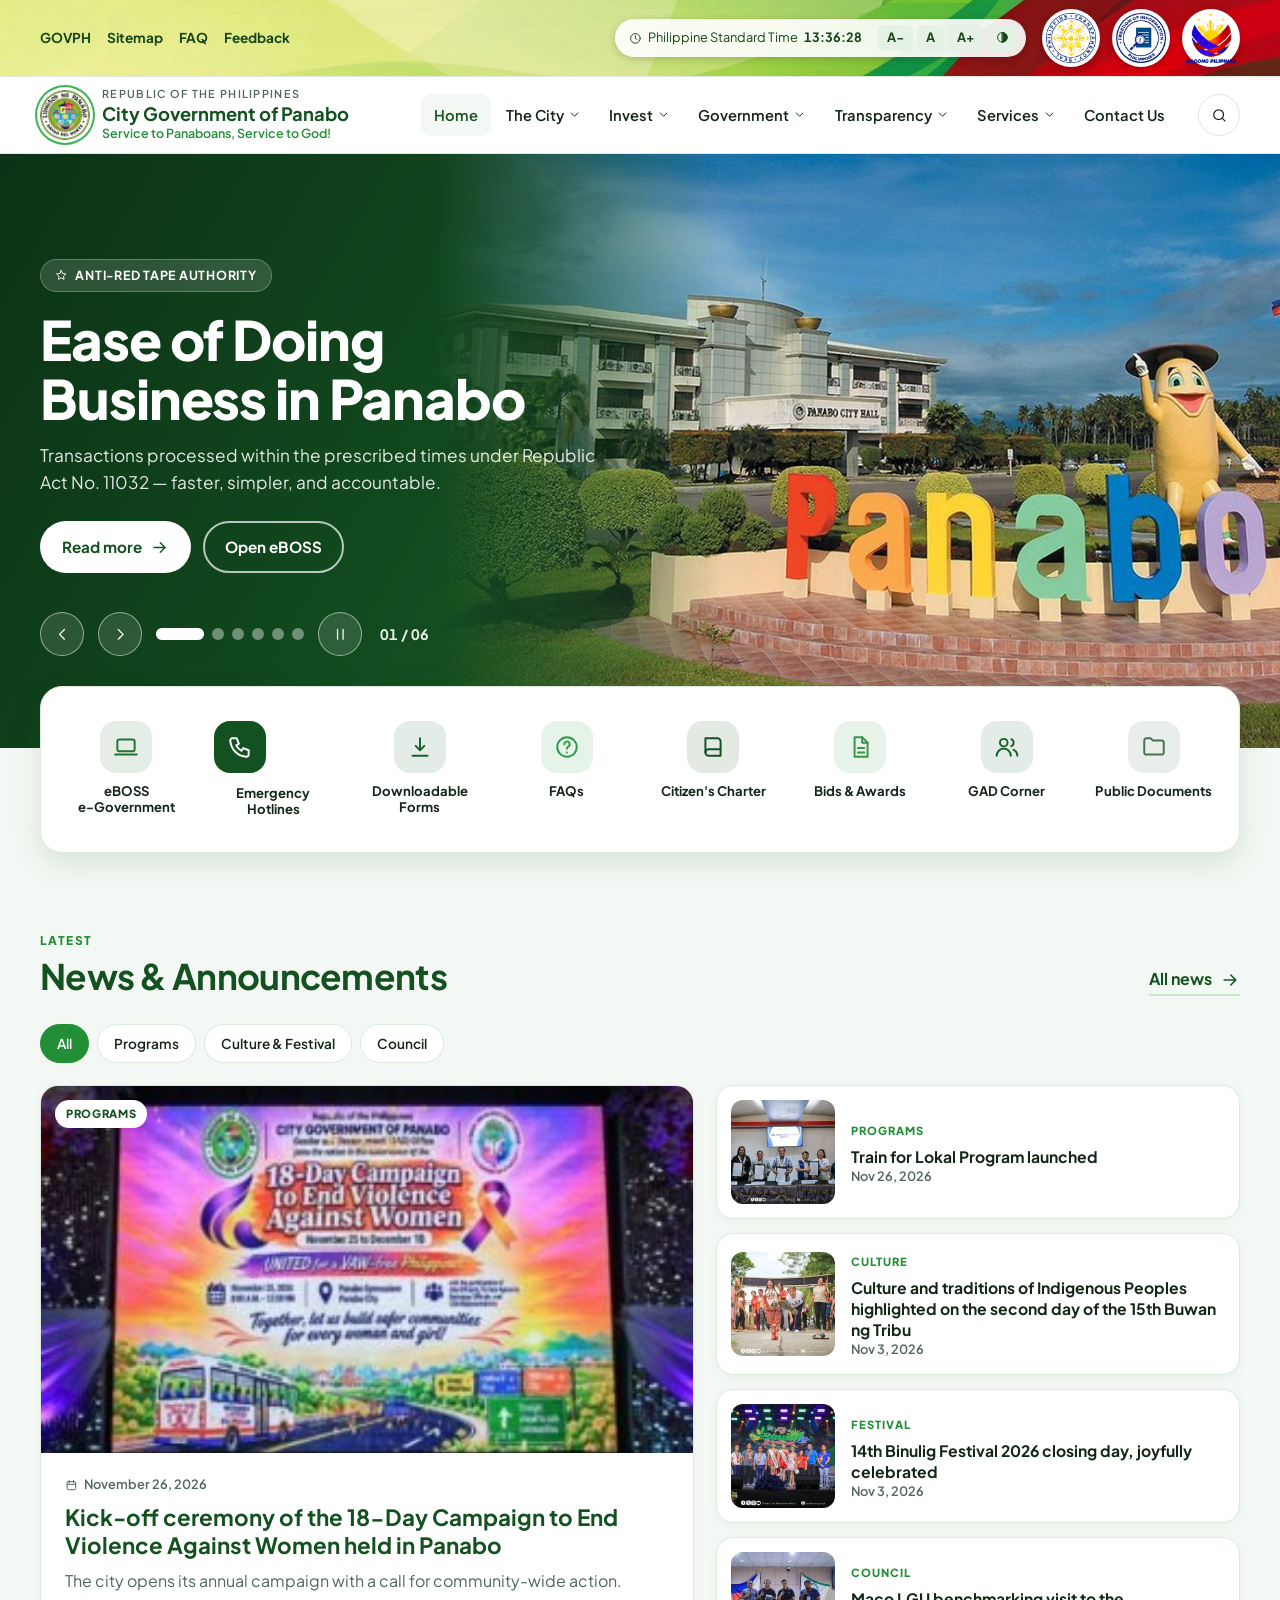
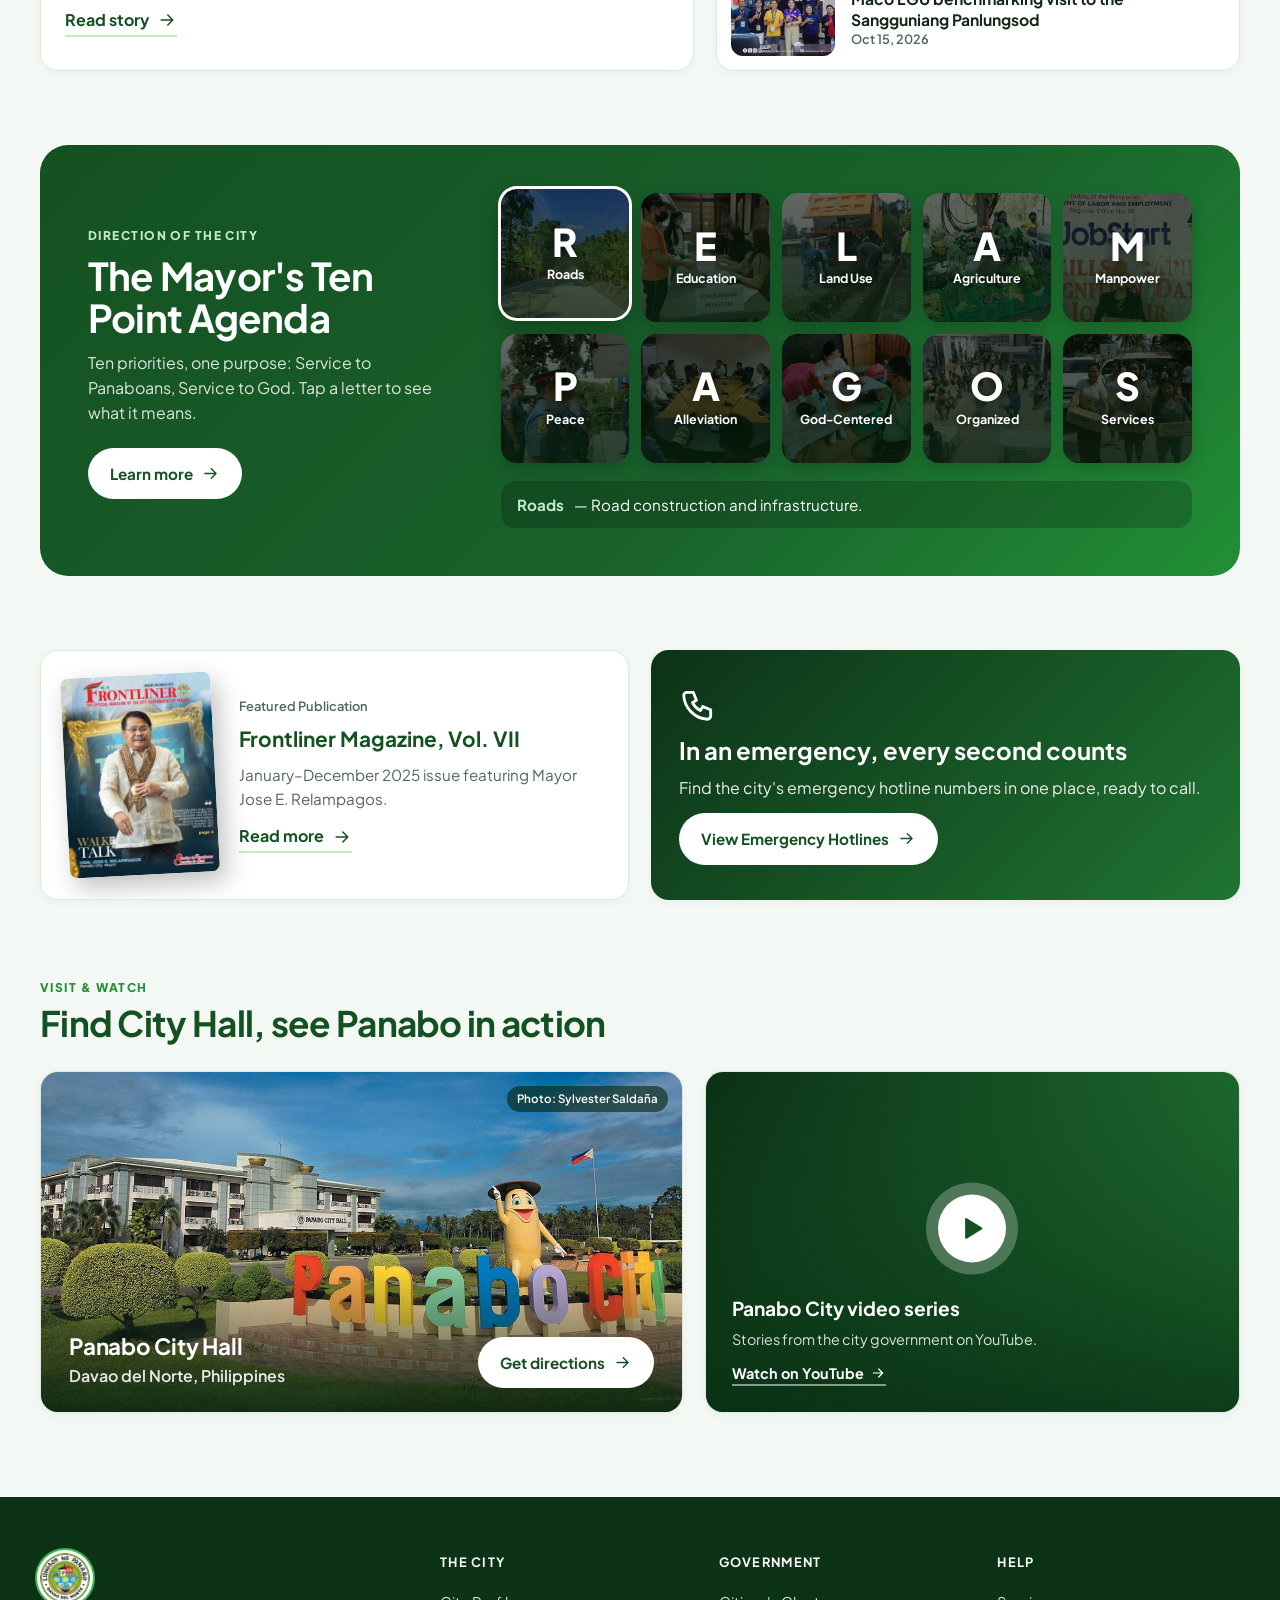
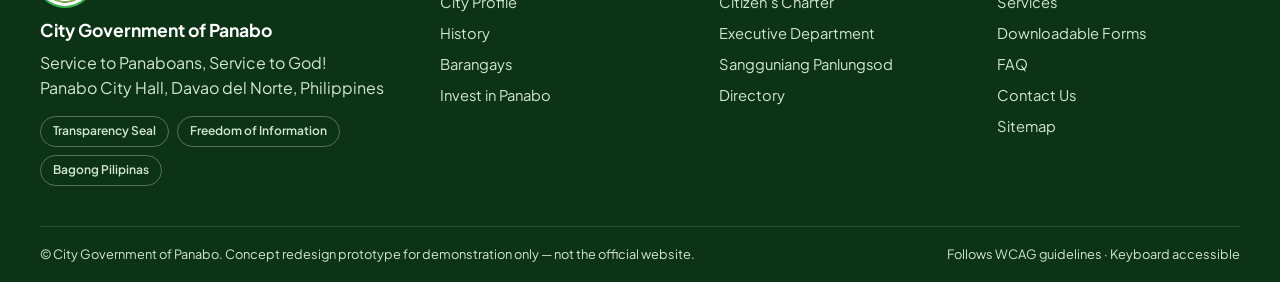
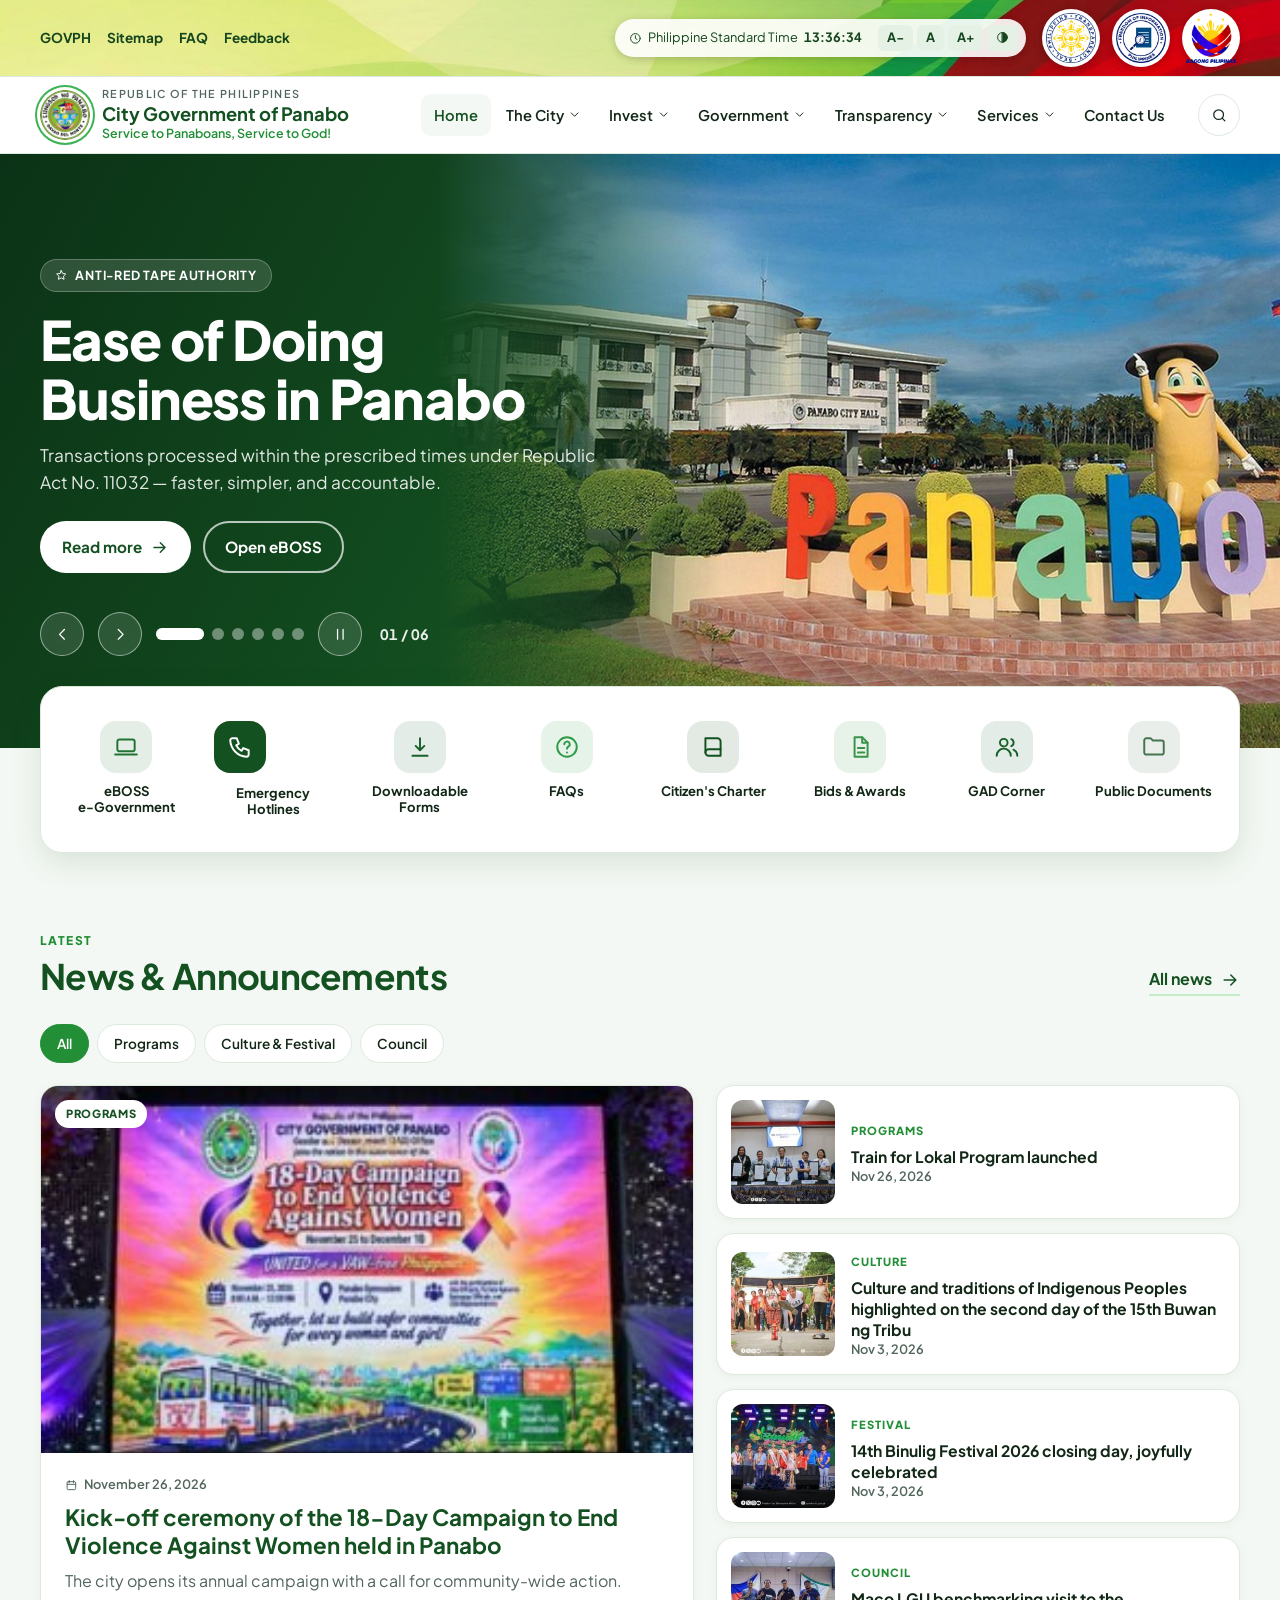
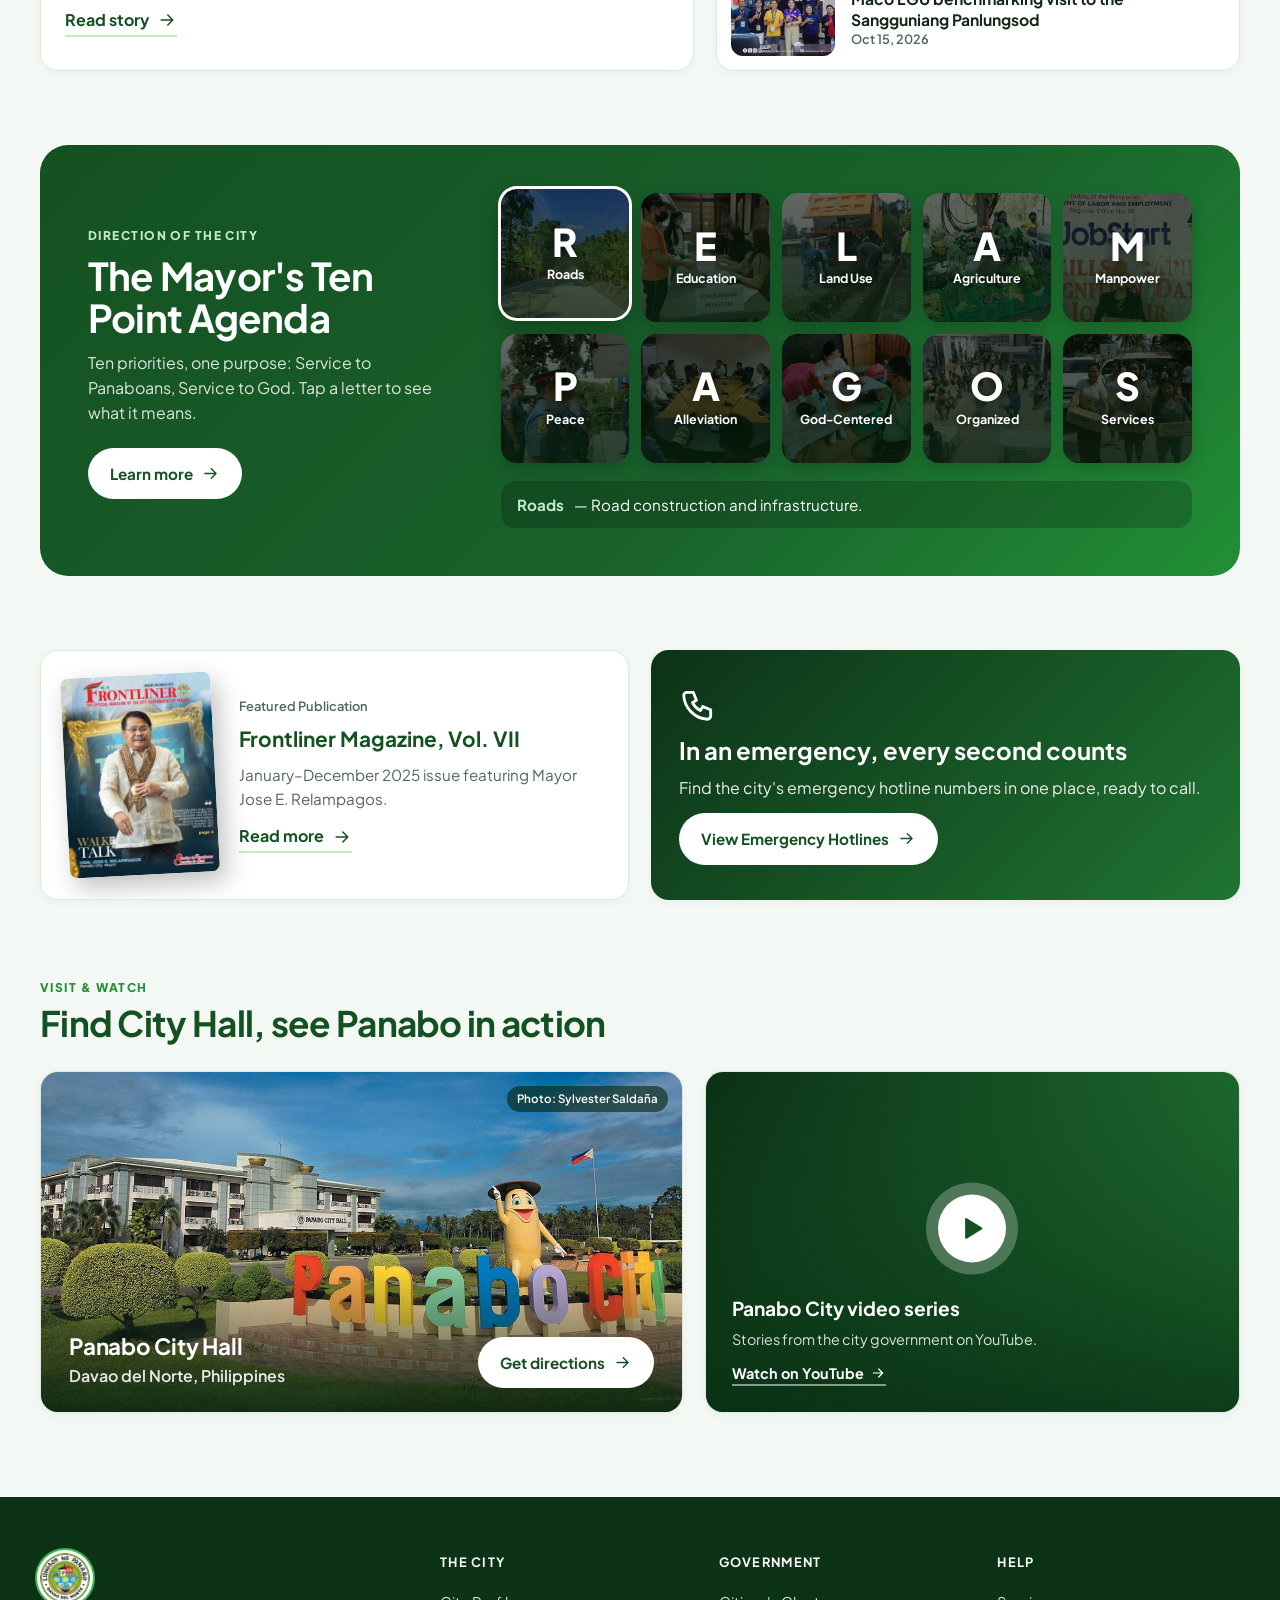
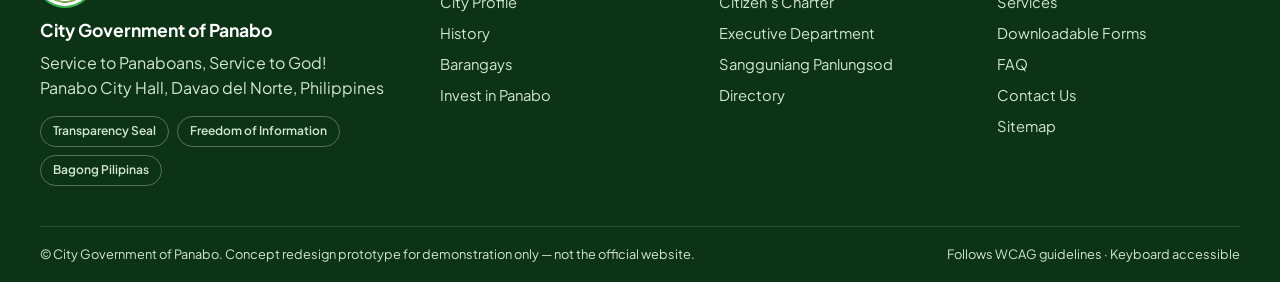
